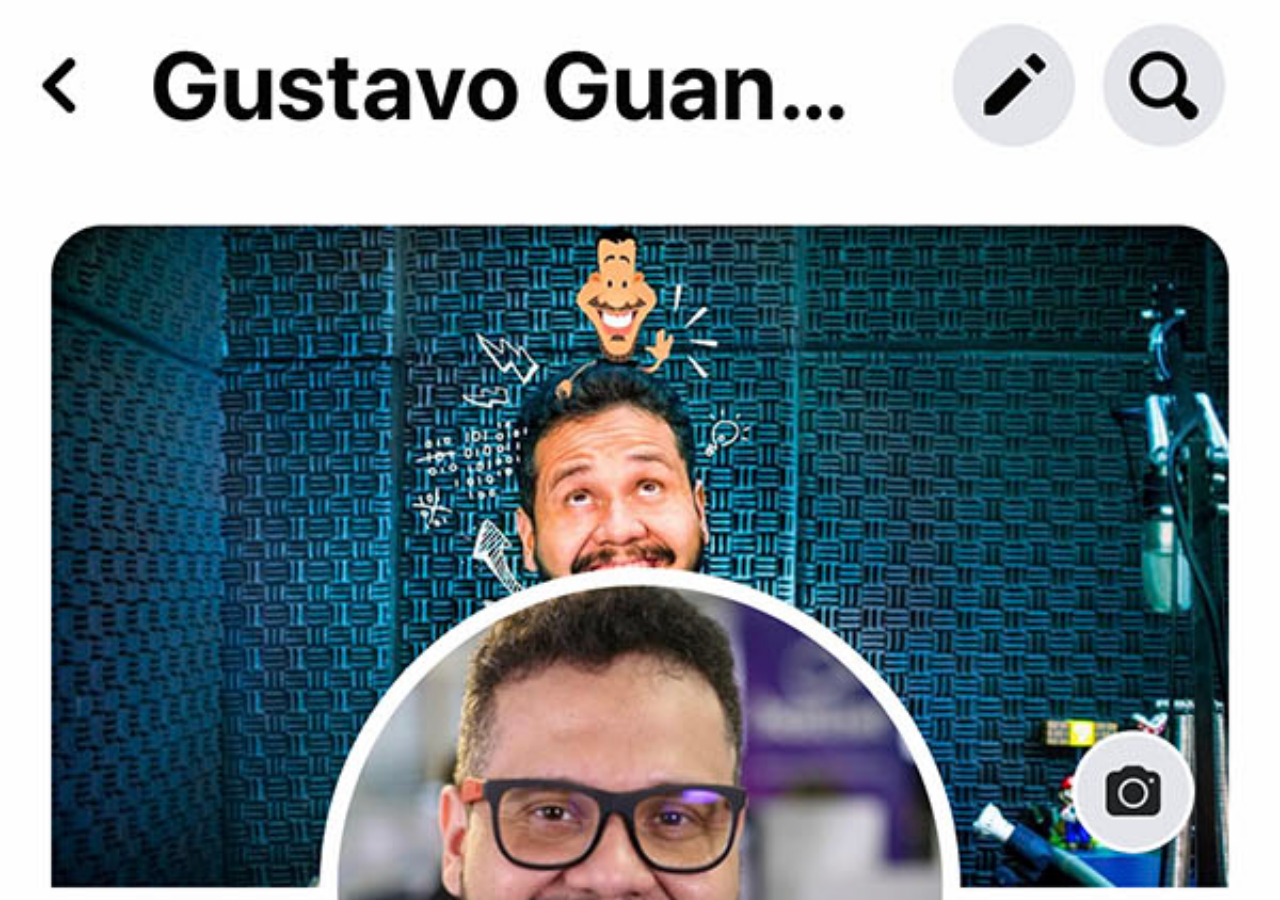
==== facebook.html @ 24588a51 "páginas add - falta config" ====
<!DOCTYPE html>
<html lang="pt-br">
<head>
    <meta charset="UTF-8">
    <meta http-equiv="X-UA-Compatible" content="IE=edge">
    <meta name="viewport" content="width=device-width, initial-scale=1.0">
    <title>Facebook</title>
</head>
<style>
    *{
        margin: 0px;
        padding: 0px;
    }

    body {
        width: 100vw;
        height: 100vh;
        background: black url('imagens/tela-facebook.jpg') no-repeat top center;
        background-size: cover;
    }
</style>
<body>
    
</body>
</html>
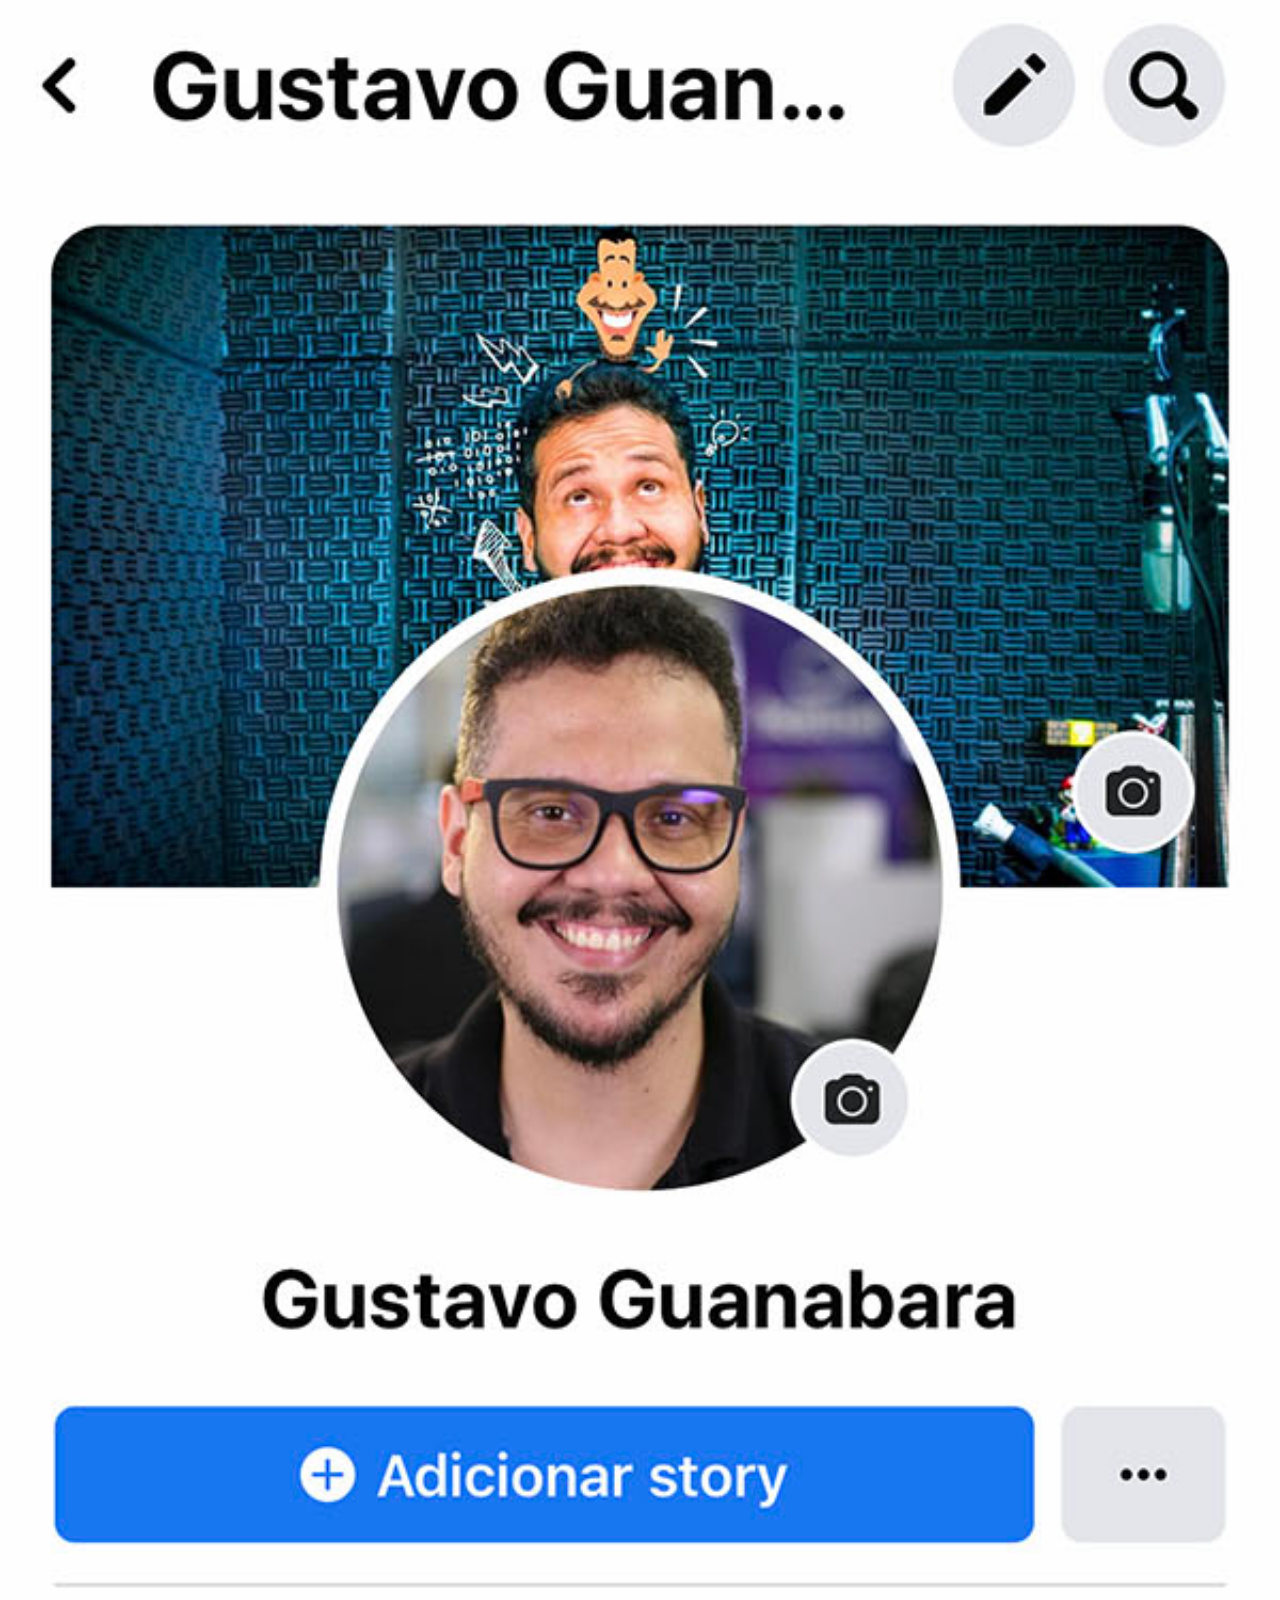
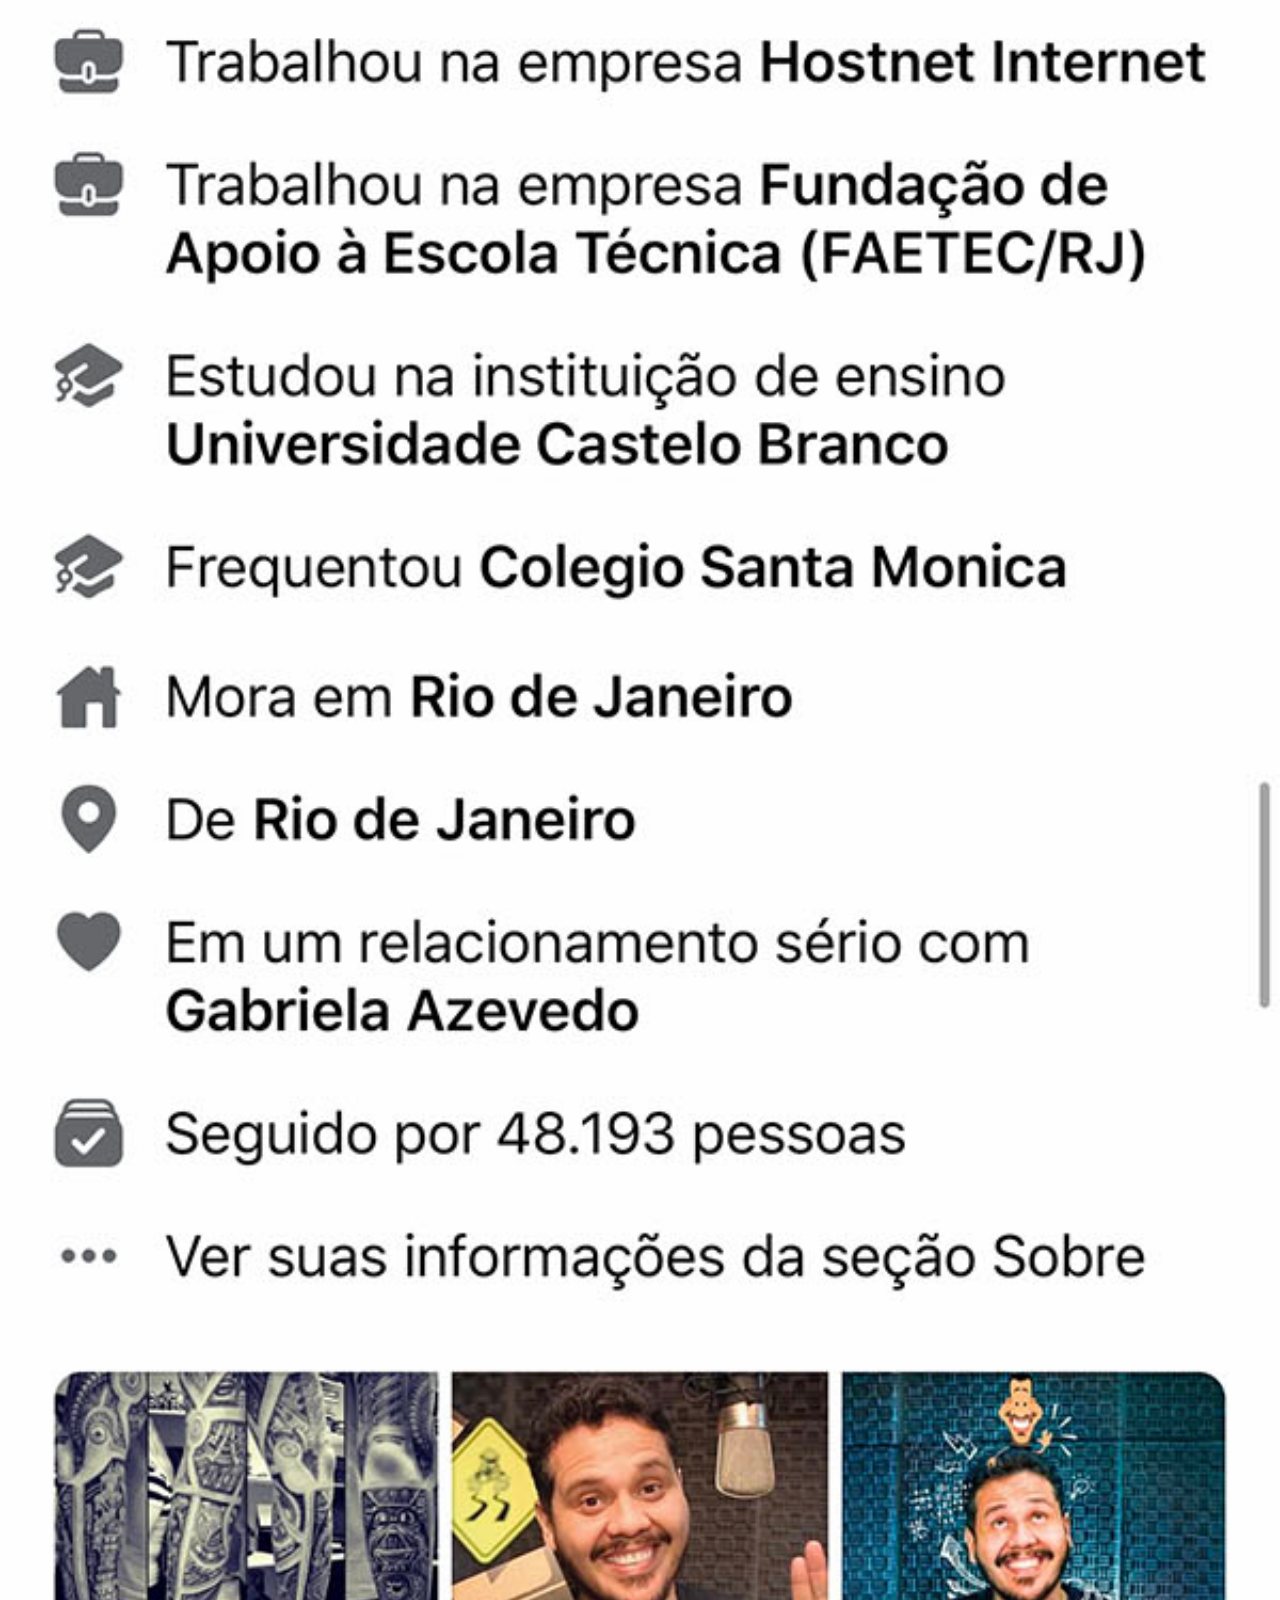
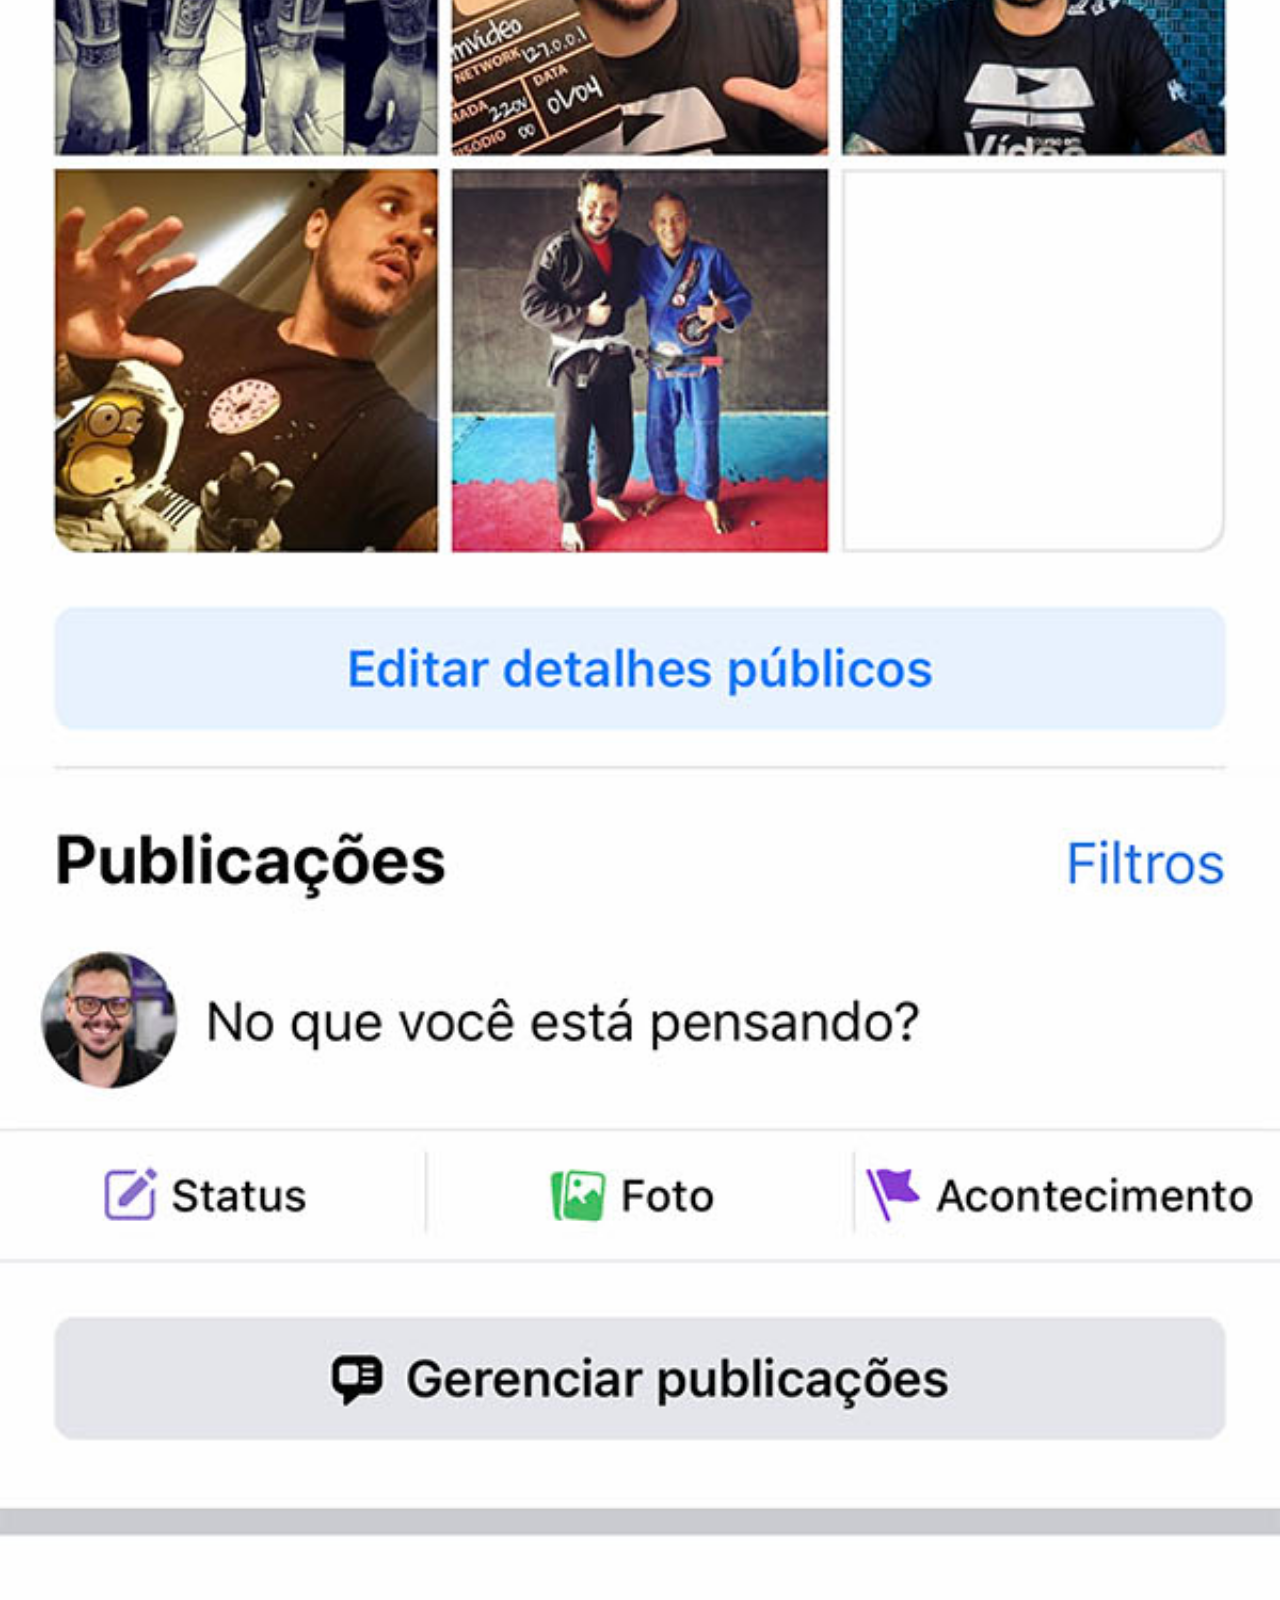
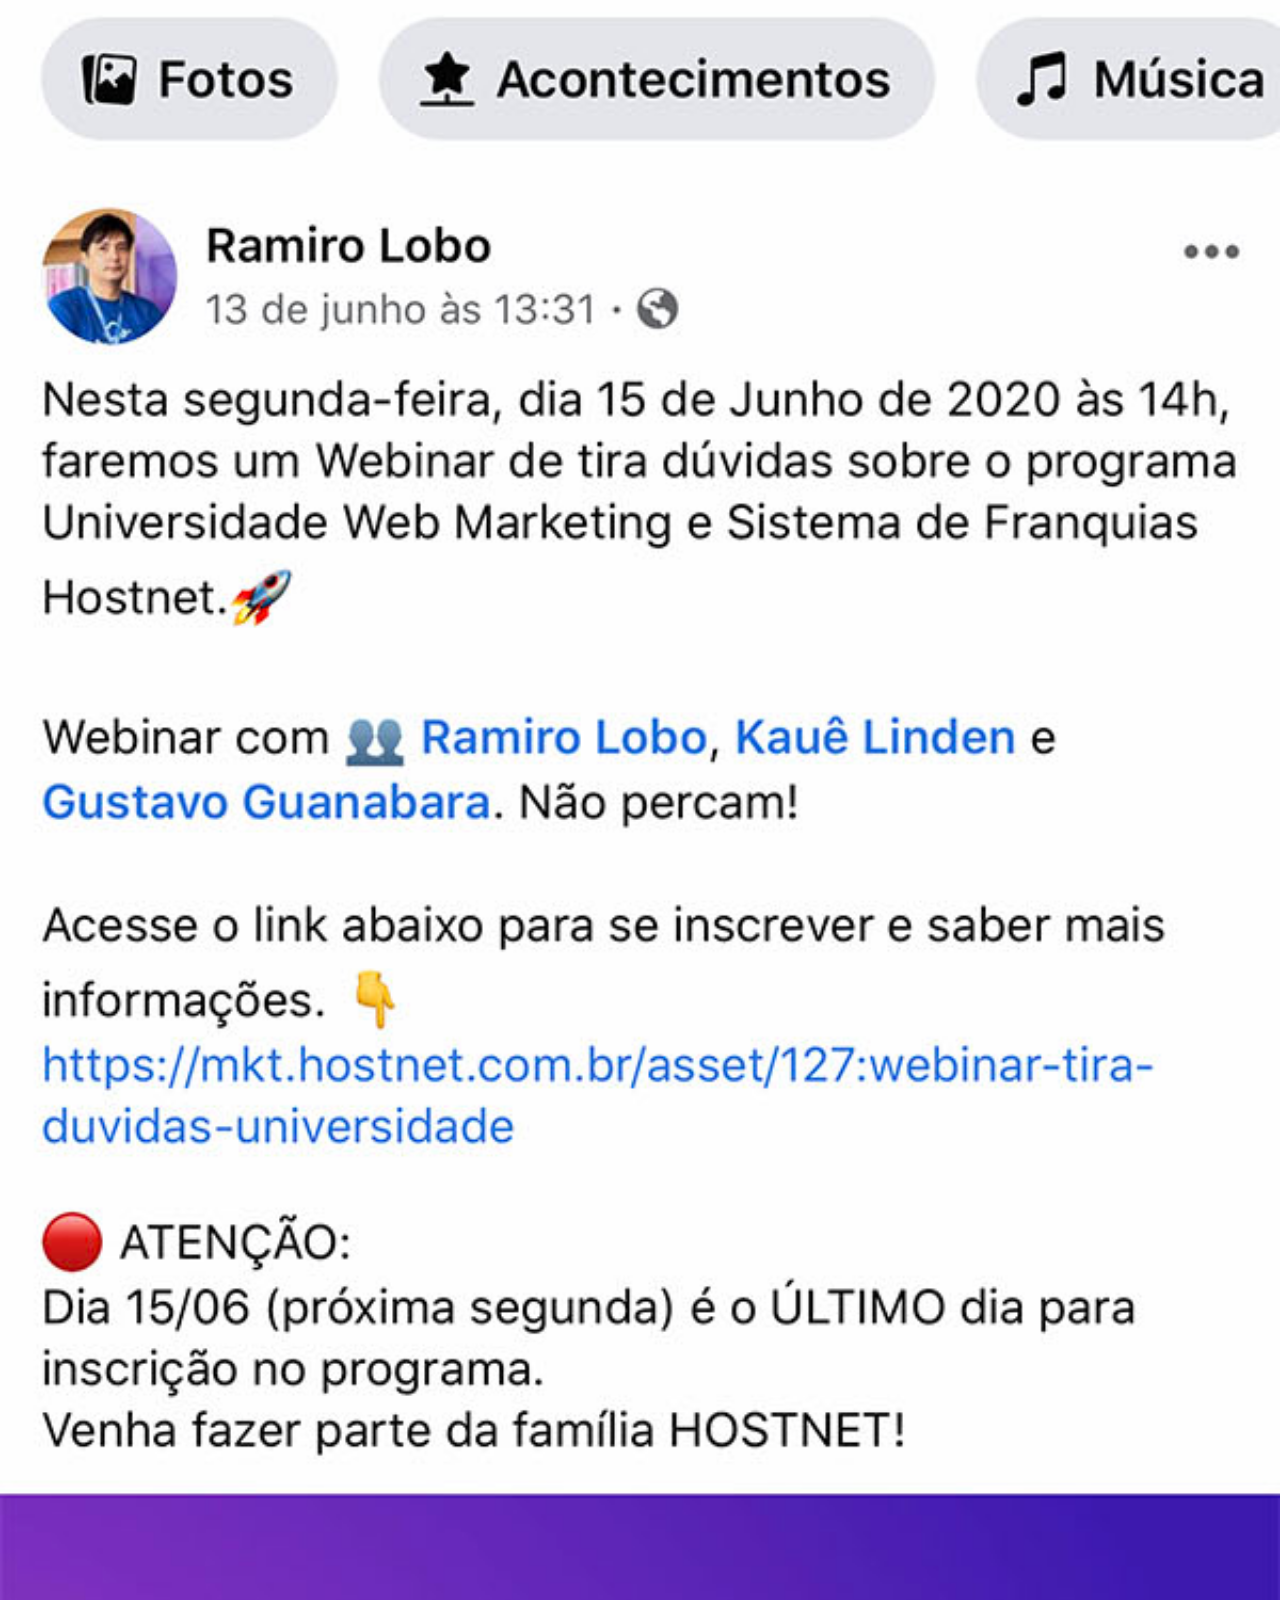
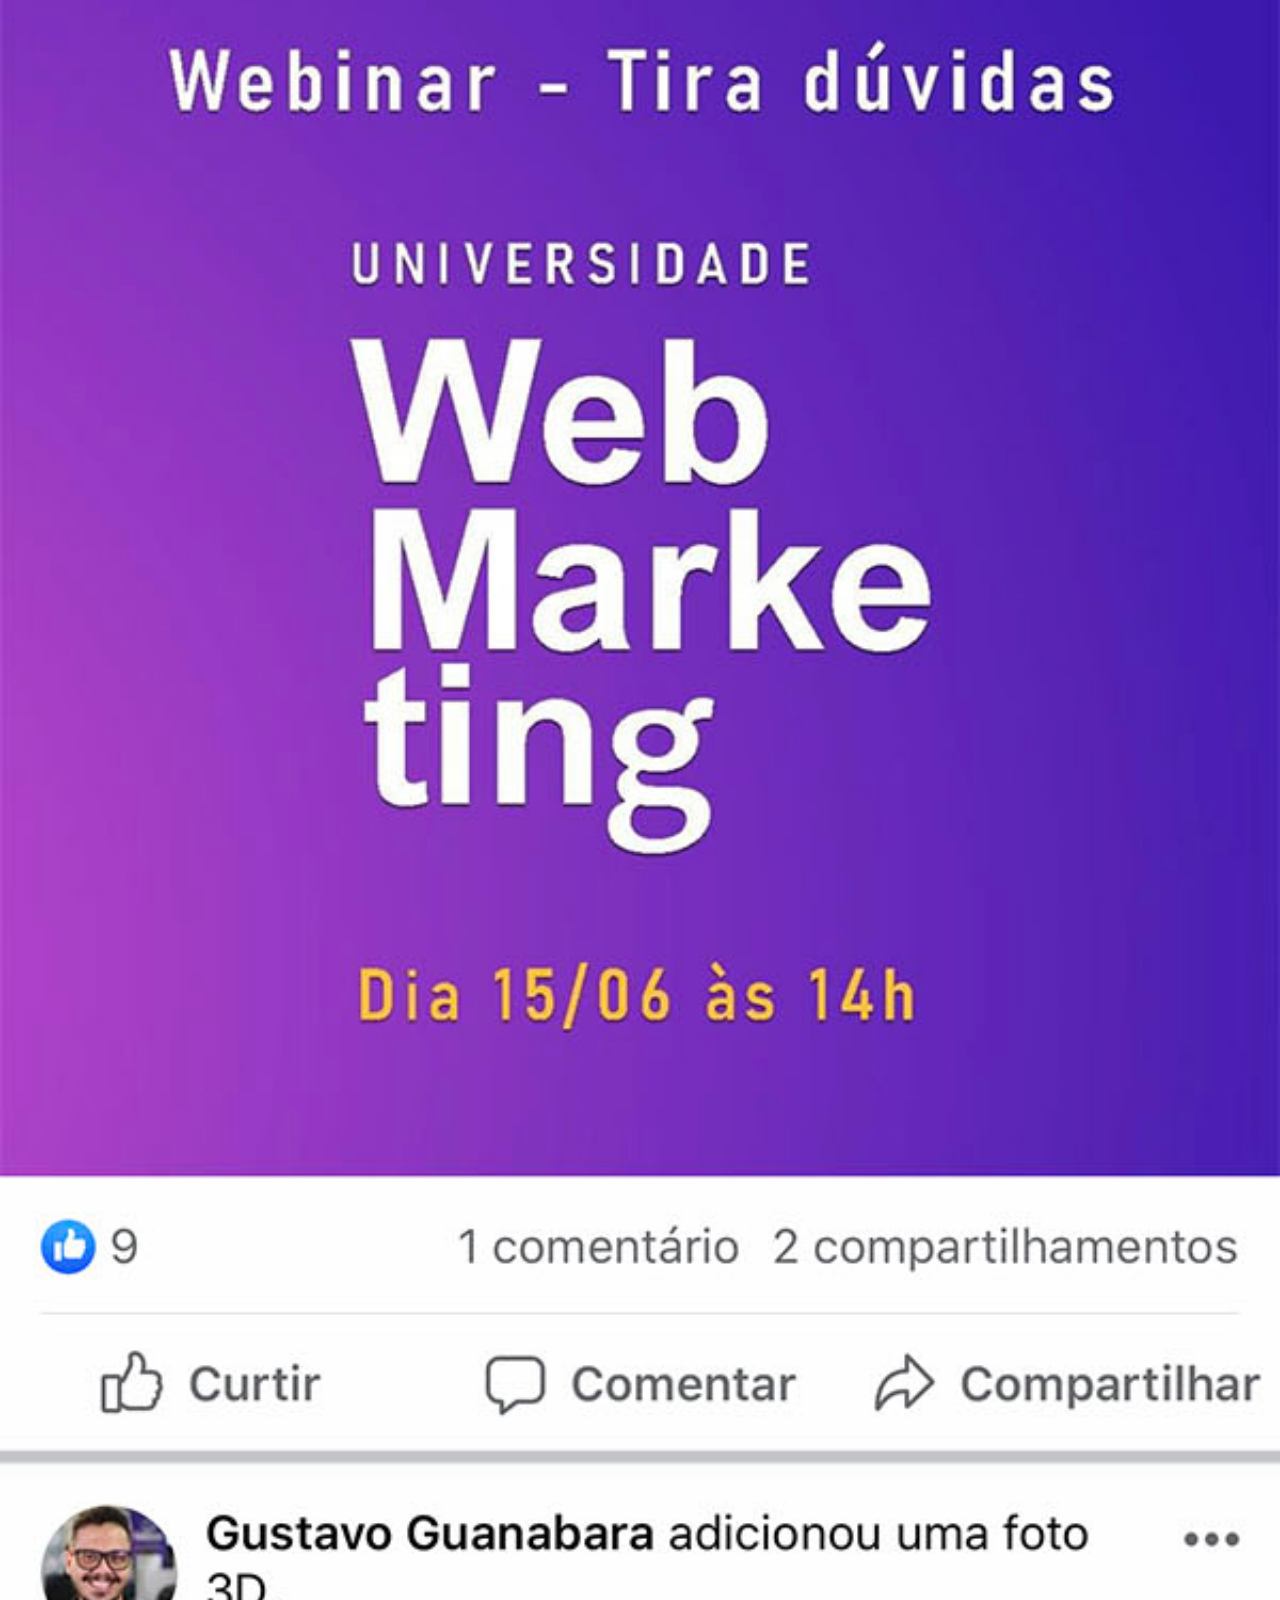
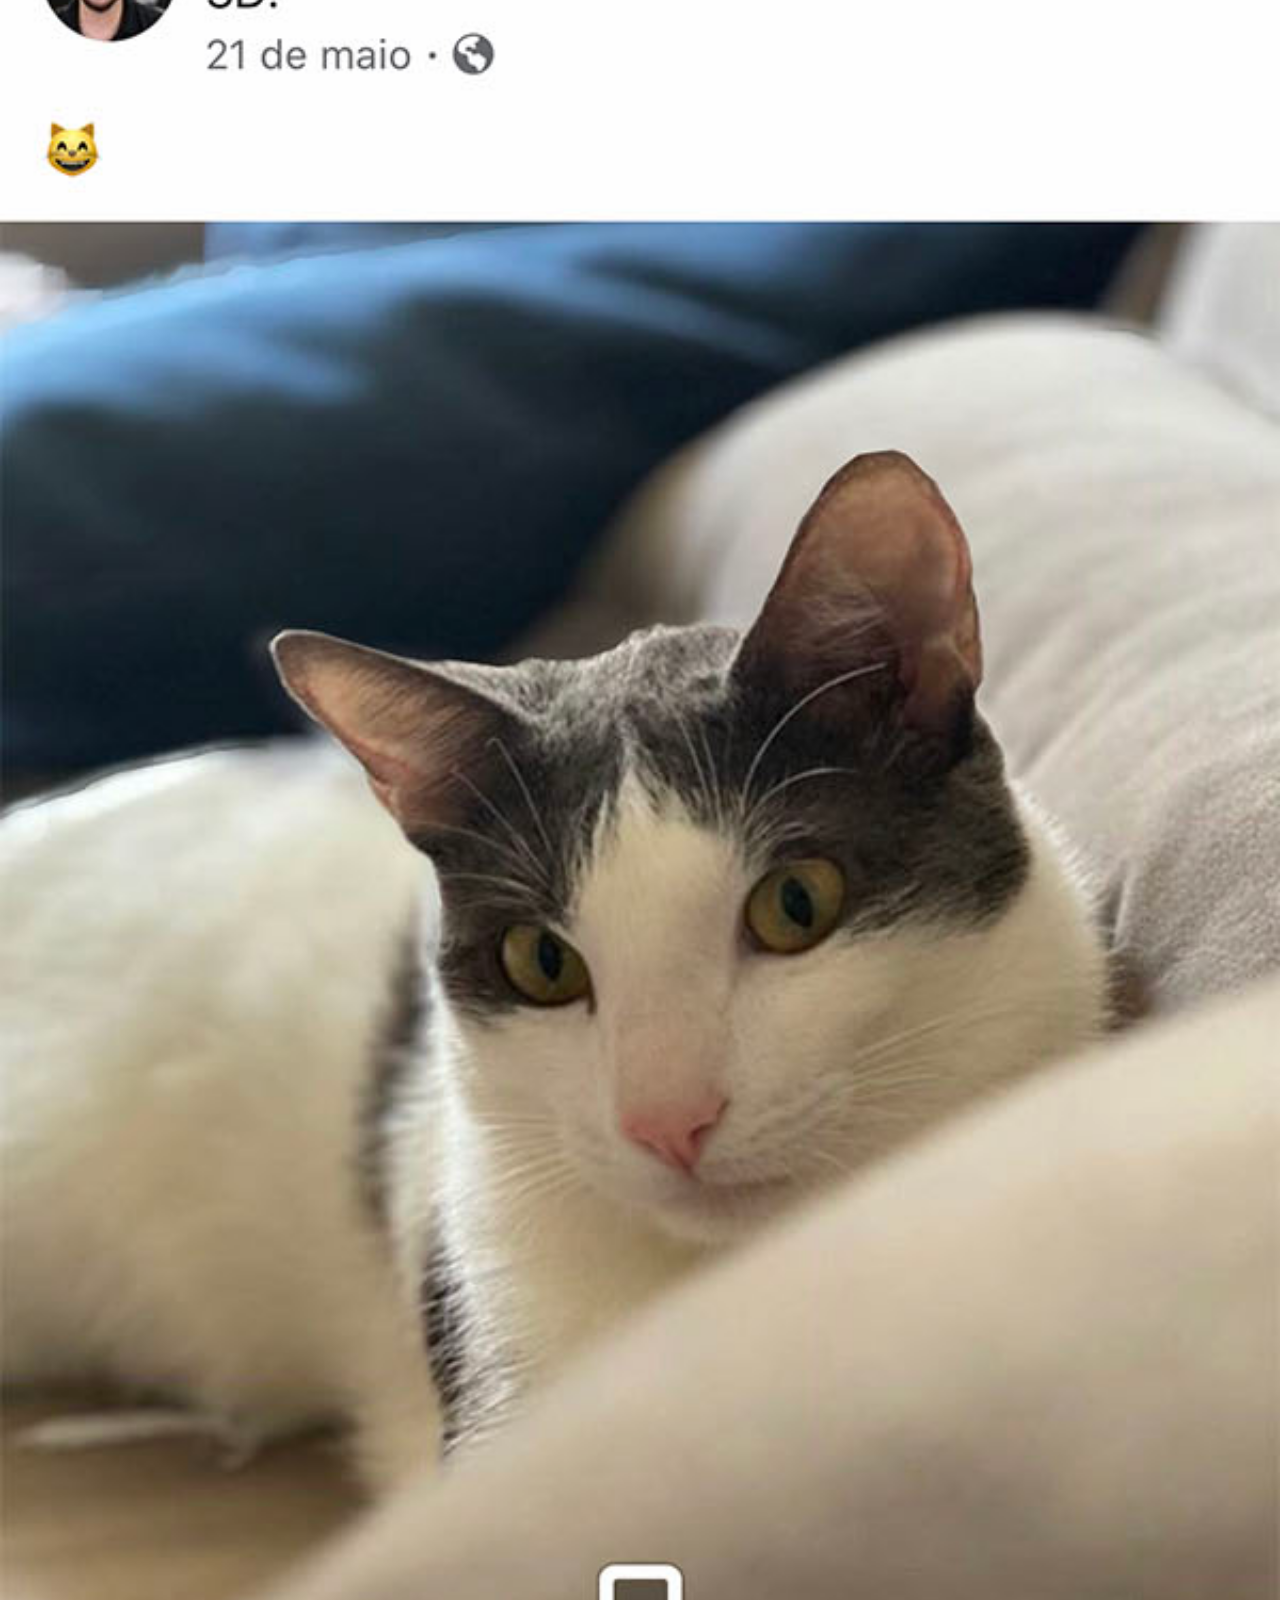
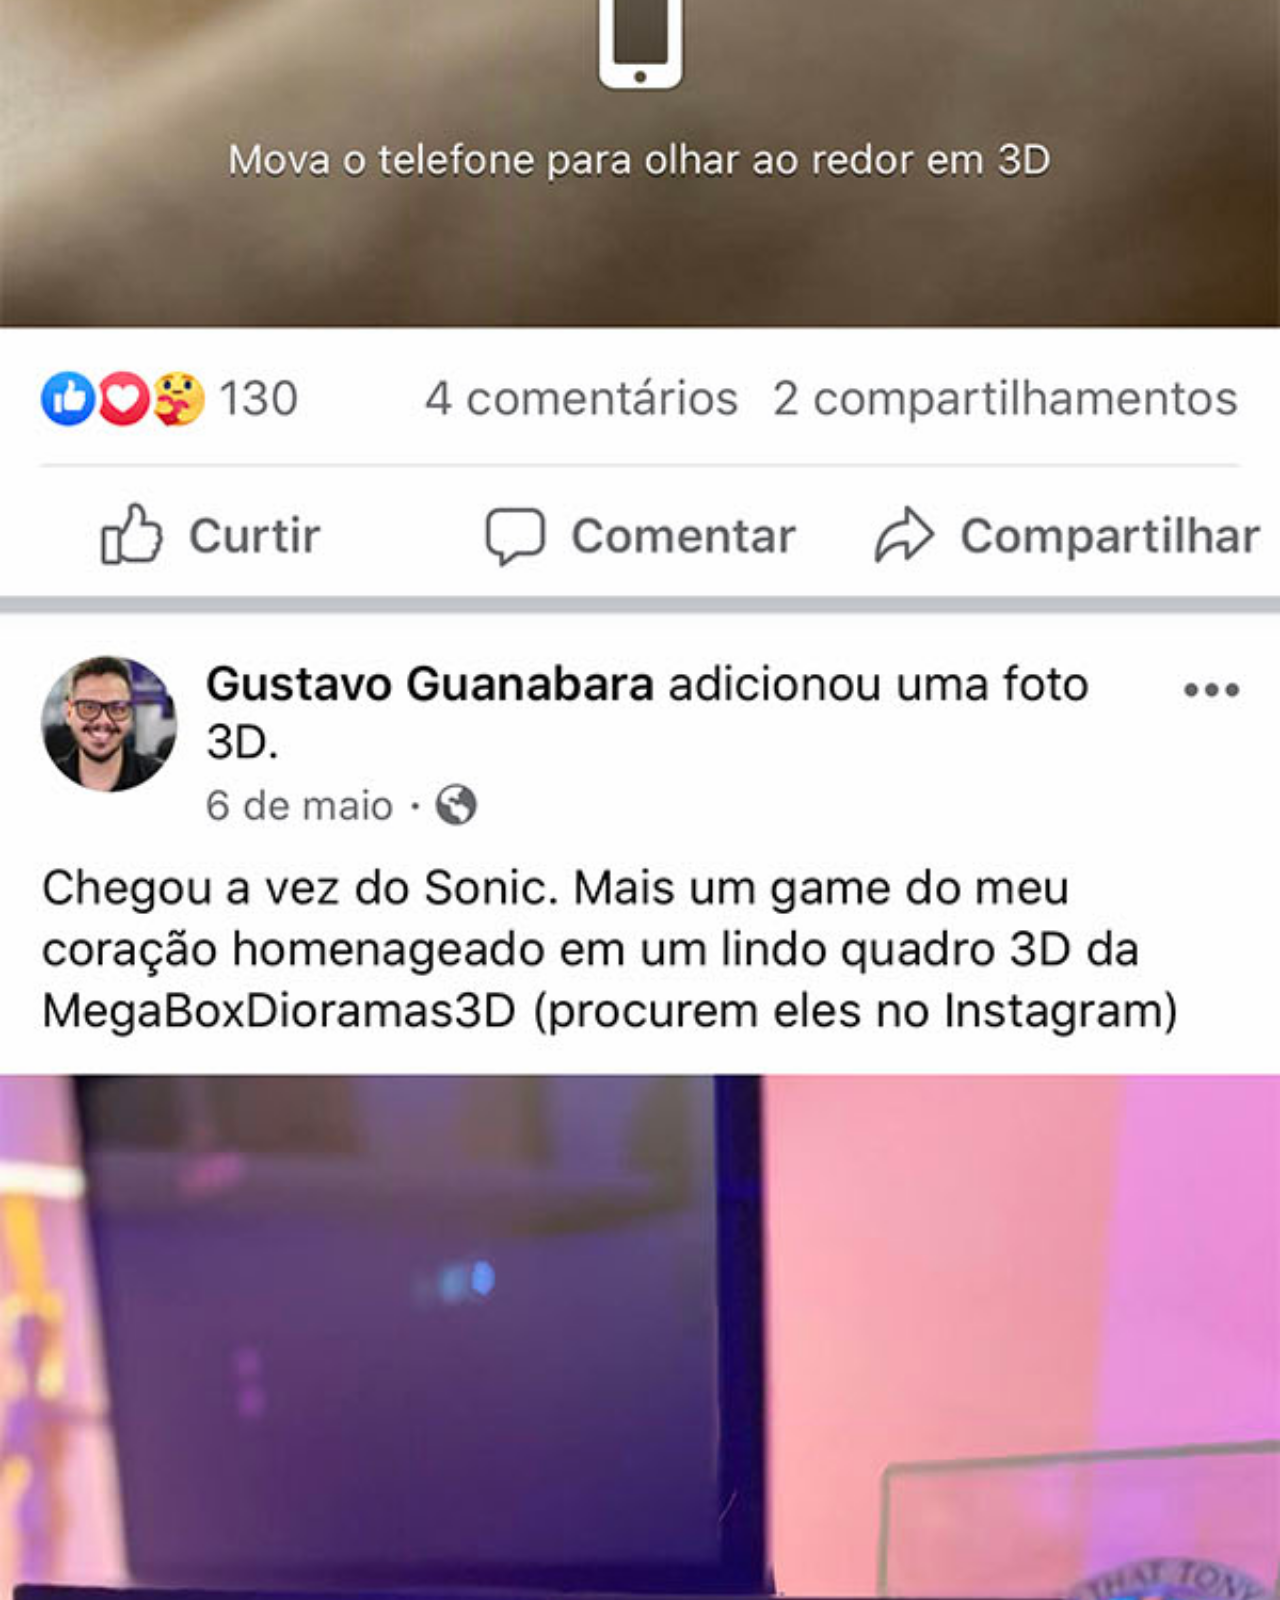
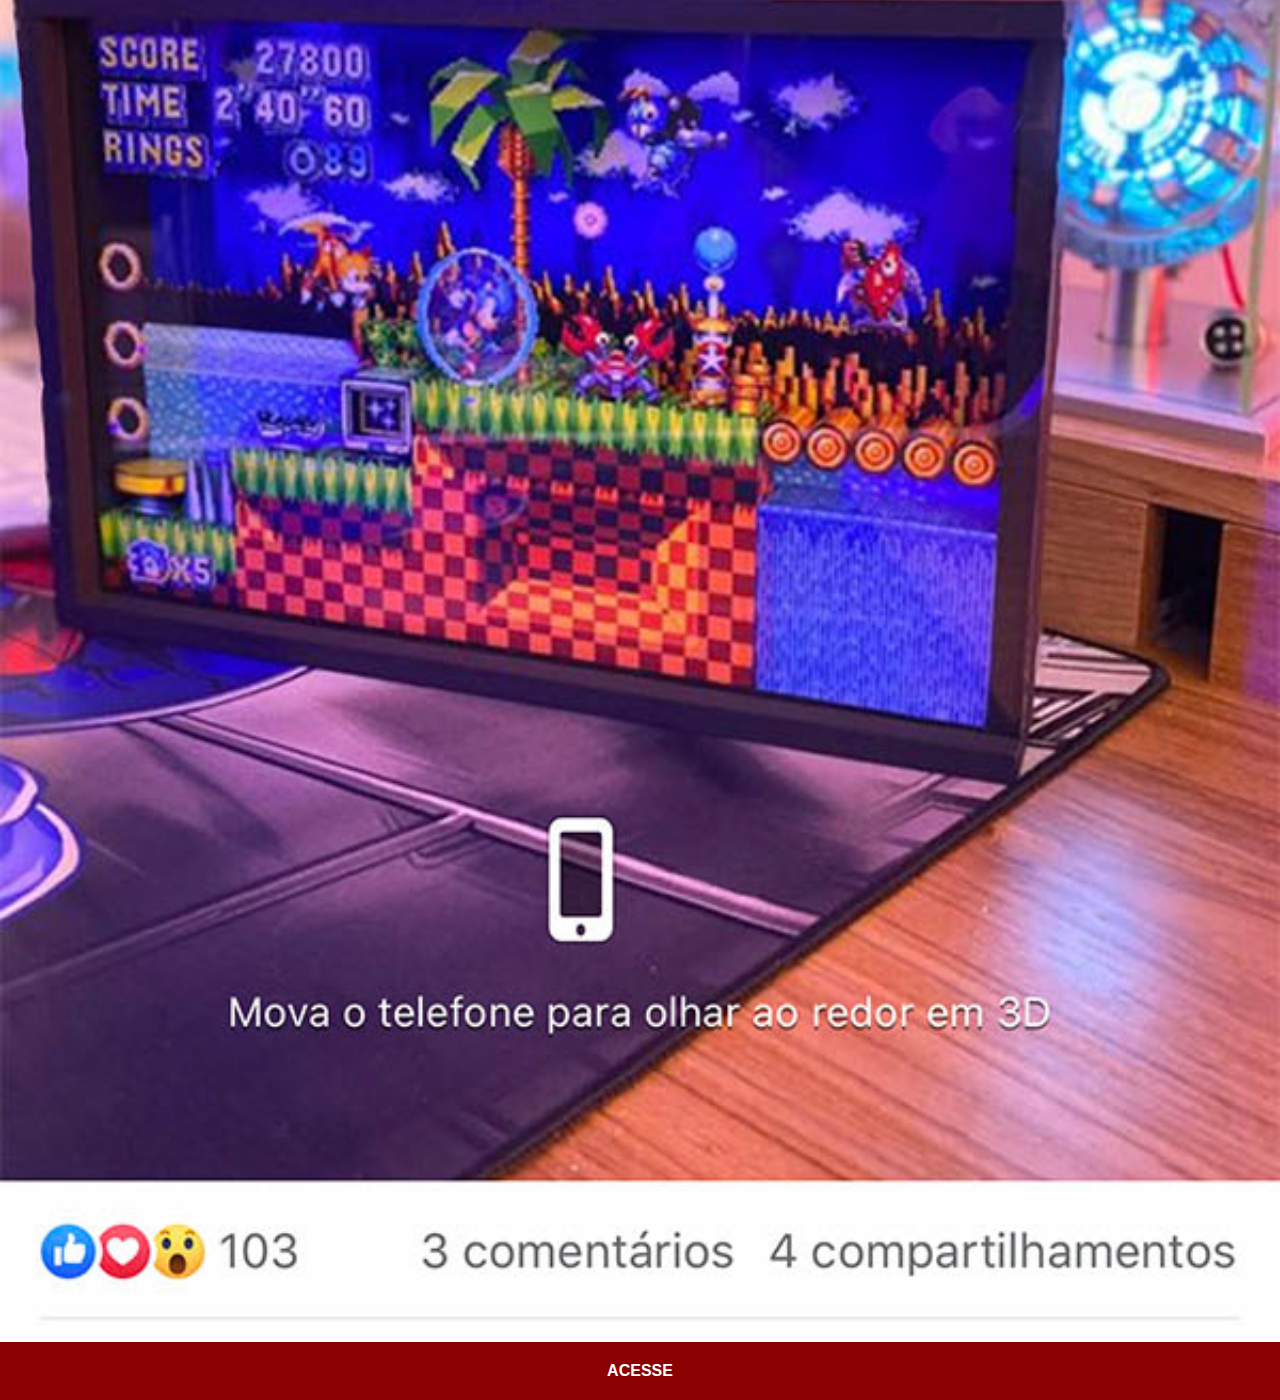
==== commit 788ba164: "criação fundos iframes e htmls" ====
--- a/facebook.html
+++ b/facebook.html
@@ -5,21 +5,10 @@
     <meta http-equiv="X-UA-Compatible" content="IE=edge">
     <meta name="viewport" content="width=device-width, initial-scale=1.0">
     <title>Facebook</title>
+    <link rel="stylesheet" href="estilos/social.css">
 </head>
-<style>
-    *{
-        margin: 0px;
-        padding: 0px;
-    }
-
-    body {
-        width: 100vw;
-        height: 100vh;
-        background: black url('imagens/tela-facebook.jpg') no-repeat top center;
-        background-size: cover;
-    }
-</style>
 <body>
-    
+    <img src="imagens/tela-facebook.jpg" alt="Facebook">
+    <a href="https://www.facebook.com/gustavoguanabara/" target="_blank">ACESSE</a>
 </body>
 </html>--- a/estilos/social.css
+++ b/estilos/social.css
@@ -0,0 +1,31 @@
+@charset "UTF-8";
+
+* {
+    margin: 0px;
+    padding: 0px;
+    font-family: Arial, Helvetica, sans-serif;
+}
+
+body {
+    display: block;
+    margin: 0px;
+}
+
+img {
+    width: 100vw;
+}
+
+a {
+    display: block;
+    background-color: darkred;
+    color: white;
+    padding: 20px;
+    text-align: center;
+    font-weight: bolder;
+    text-decoration: none;
+}
+
+::-webkit-scrollbar {
+    width: 0px;
+    height: 0px;
+}